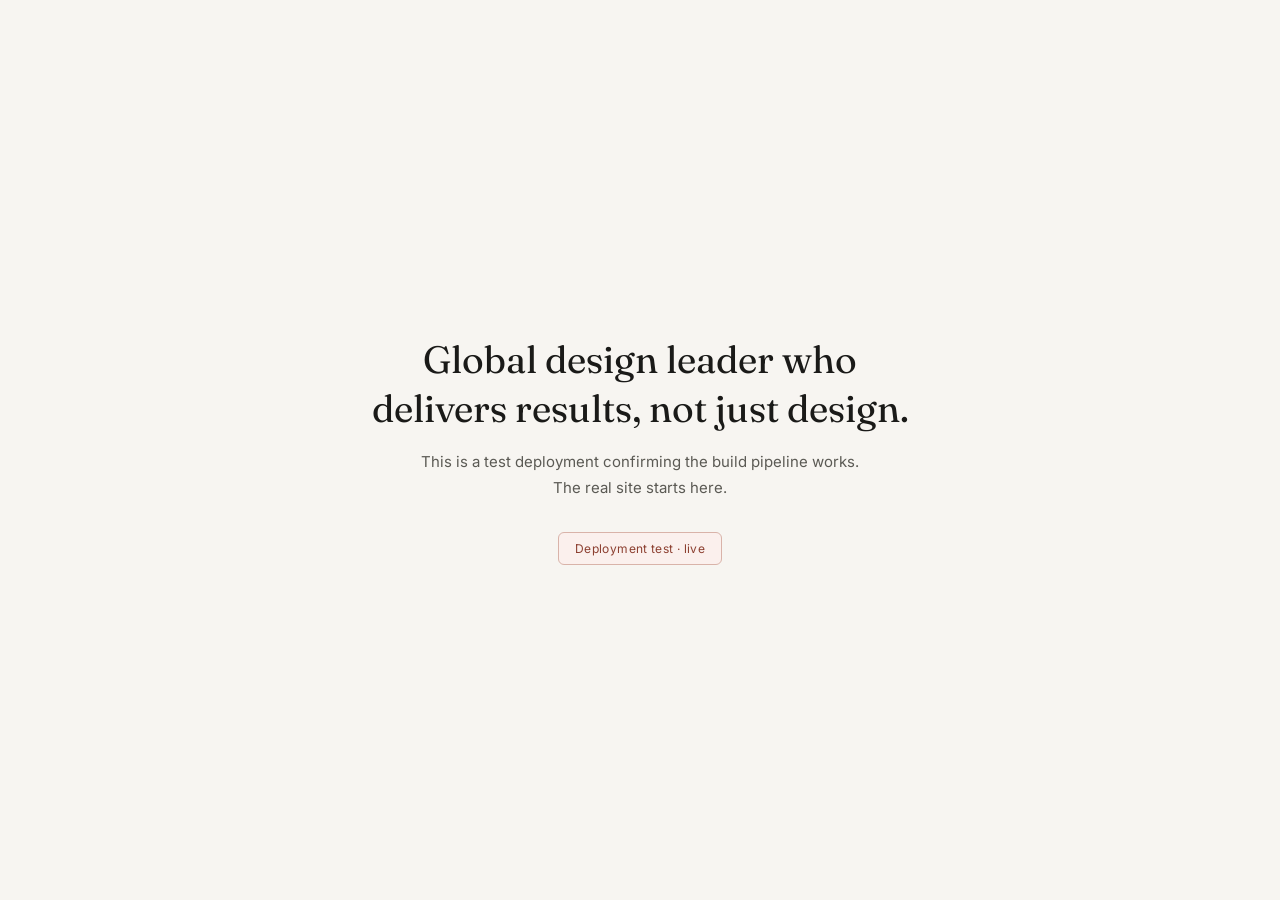
==== index.html @ 7e2abc95 "Add files via upload" ====
<!DOCTYPE html>
<html lang="en">
<head>
<meta charset="UTF-8">
<meta name="viewport" content="width=device-width, initial-scale=1.0">
<title>Becky Sherman</title>
<link rel="preconnect" href="https://fonts.googleapis.com">
<link rel="preconnect" href="https://fonts.gstatic.com" crossorigin>
<link href="https://fonts.googleapis.com/css2?family=Fraunces:opsz,wght@9..144,400&family=Inter:wght@400;500&display=swap" rel="stylesheet">
<style>
  * { margin: 0; padding: 0; box-sizing: border-box; }
  body {
    background: #F7F5F1;
    color: #1A1A18;
    font-family: 'Inter', sans-serif;
    display: flex;
    align-items: center;
    justify-content: center;
    min-height: 100vh;
    padding: 2rem;
  }
  .wrap {
    max-width: 560px;
    text-align: center;
  }
  h1 {
    font-family: 'Fraunces', serif;
    font-weight: 400;
    font-size: clamp(28px, 5vw, 38px);
    line-height: 1.3;
  }
  p {
    font-size: 15px;
    color: #5B5A54;
    line-height: 1.7;
    margin-top: 16px;
    max-width: 440px;
    margin-left: auto;
    margin-right: auto;
  }
  .status {
    display: inline-block;
    margin-top: 2rem;
    background: #FBF0ED;
    border: 0.5px solid #D9B3A9;
    color: #8C3F30;
    font-size: 12px;
    letter-spacing: 0.03em;
    padding: 8px 16px;
    border-radius: 6px;
  }
</style>
</head>
<body>
  <div class="wrap">
    <h1>Global design leader who delivers results, not just design.</h1>
    <p>This is a test deployment confirming the build pipeline works. The real site starts here.</p>
    <div class="status">Deployment test &middot; live</div>
  </div>
</body>
</html>
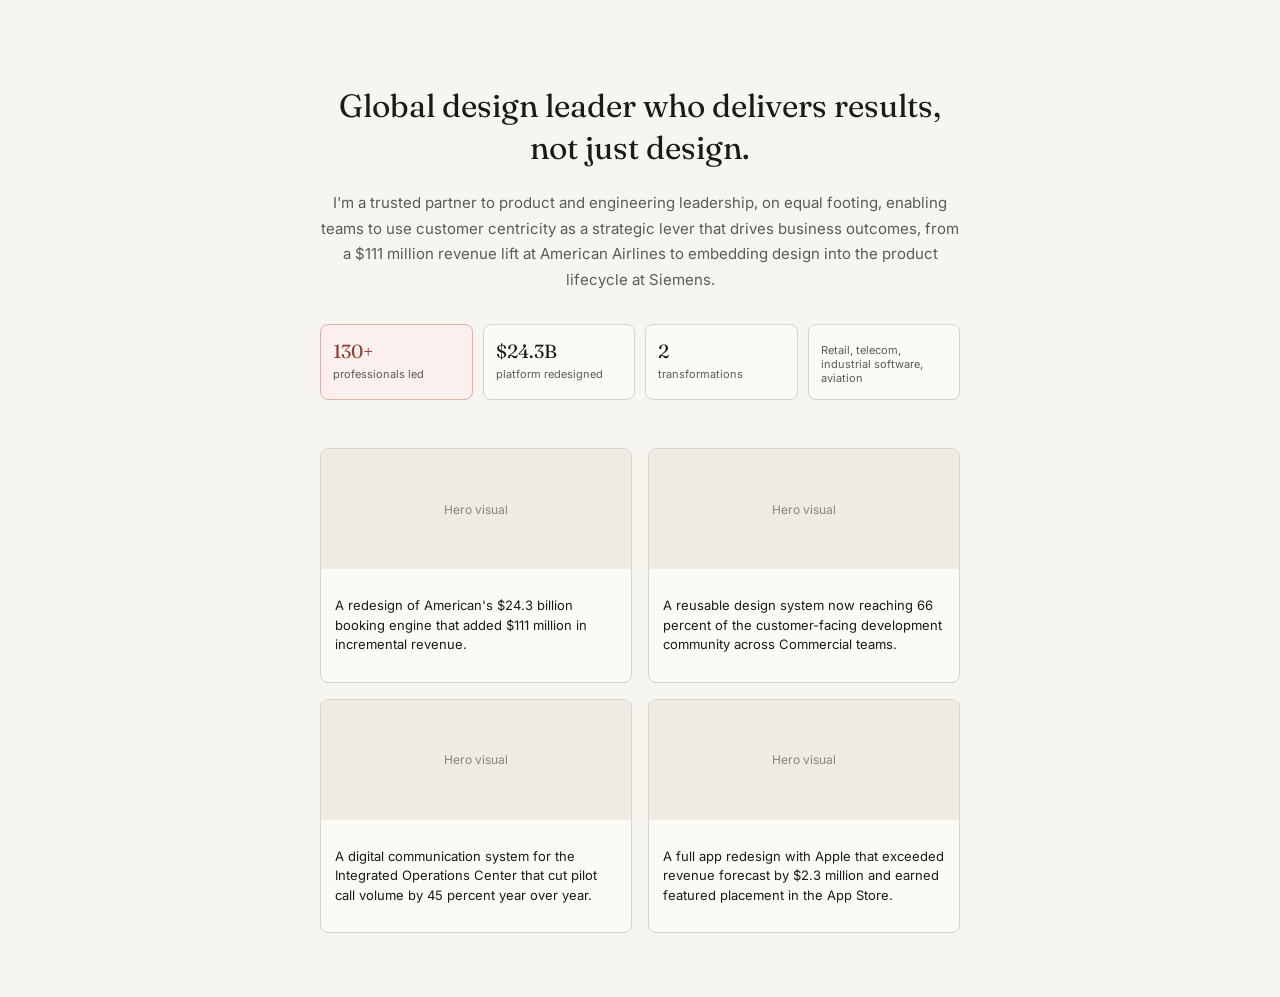
==== commit f8740581: "Add files via upload" ====
--- a/index.html
+++ b/index.html
@@ -1,61 +1,55 @@
 <!DOCTYPE html>
 <html lang="en">
 <head>
-<meta charset="UTF-8">
-<meta name="viewport" content="width=device-width, initial-scale=1.0">
-<title>Becky Sherman</title>
-<link rel="preconnect" href="https://fonts.googleapis.com">
-<link rel="preconnect" href="https://fonts.gstatic.com" crossorigin>
-<link href="https://fonts.googleapis.com/css2?family=Fraunces:opsz,wght@9..144,400&family=Inter:wght@400;500&display=swap" rel="stylesheet">
-<style>
-  * { margin: 0; padding: 0; box-sizing: border-box; }
-  body {
-    background: #F7F5F1;
-    color: #1A1A18;
-    font-family: 'Inter', sans-serif;
-    display: flex;
-    align-items: center;
-    justify-content: center;
-    min-height: 100vh;
-    padding: 2rem;
-  }
-  .wrap {
-    max-width: 560px;
-    text-align: center;
-  }
-  h1 {
-    font-family: 'Fraunces', serif;
-    font-weight: 400;
-    font-size: clamp(28px, 5vw, 38px);
-    line-height: 1.3;
-  }
-  p {
-    font-size: 15px;
-    color: #5B5A54;
-    line-height: 1.7;
-    margin-top: 16px;
-    max-width: 440px;
-    margin-left: auto;
-    margin-right: auto;
-  }
-  .status {
-    display: inline-block;
-    margin-top: 2rem;
-    background: #FBF0ED;
-    border: 0.5px solid #D9B3A9;
-    color: #8C3F30;
-    font-size: 12px;
-    letter-spacing: 0.03em;
-    padding: 8px 16px;
-    border-radius: 6px;
-  }
-</style>
+  <meta charset="UTF-8">
+  <meta name="viewport" content="width=device-width, initial-scale=1.0">
+  <title>Becky Sherman</title>
+  <link rel="stylesheet" href="style.css">
+  <link rel="preconnect" href="https://fonts.googleapis.com">
+  <link rel="preconnect" href="https://fonts.gstatic.com" crossorigin>
+  <link href="https://fonts.googleapis.com/css2?family=Fraunces:opsz,wght@9..144,400&family=Inter:wght@400;500&display=swap" rel="stylesheet">
 </head>
 <body>
-  <div class="wrap">
-    <h1>Global design leader who delivers results, not just design.</h1>
-    <p>This is a test deployment confirming the build pipeline works. The real site starts here.</p>
-    <div class="status">Deployment test &middot; live</div>
+
+  <h1>Global design leader who delivers results, not just design.</h1>
+  <p>I'm a trusted partner to product and engineering leadership, on equal footing, enabling teams to use customer centricity as a strategic lever that drives business outcomes, from a $111 million revenue lift at American Airlines to embedding design into the product lifecycle at Siemens.</p>
+
+  <div class="stats">
+    <div class="stat stat-hero">
+      <div class="stat-number">130+</div>
+      <div class="stat-label">professionals led</div>
+    </div>
+    <div class="stat">
+      <div class="stat-number">$24.3B</div>
+      <div class="stat-label">platform redesigned</div>
+    </div>
+    <div class="stat">
+      <div class="stat-number">2</div>
+      <div class="stat-label">transformations</div>
+    </div>
+    <div class="stat">
+      <div class="stat-label">Retail, telecom, industrial software, aviation</div>
+    </div>
   </div>
+
+  <section class="case-studies">
+    <a href="case-studies/booking-engine.html" class="case-card">
+      <div class="case-image">Hero visual</div>
+      <p class="case-text">A redesign of American's $24.3 billion booking engine that added $111 million in incremental revenue.</p>
+    </a>
+    <a href="case-studies/aileron.html" class="case-card">
+      <div class="case-image">Hero visual</div>
+      <p class="case-text">A reusable design system now reaching 66 percent of the customer-facing development community across Commercial teams.</p>
+    </a>
+    <a href="case-studies/ecs.html" class="case-card">
+      <div class="case-image">Hero visual</div>
+      <p class="case-text">A digital communication system for the Integrated Operations Center that cut pilot call volume by 45 percent year over year.</p>
+    </a>
+    <a href="case-studies/app-ios26.html" class="case-card">
+      <div class="case-image">Hero visual</div>
+      <p class="case-text">A full app redesign with Apple that exceeded revenue forecast by $2.3 million and earned featured placement in the App Store.</p>
+    </a>
+  </section>
+
 </body>
 </html>
--- a/style.css
+++ b/style.css
@@ -0,0 +1,93 @@
+body {
+  background-color: #F7F5F1;
+  color: #1A1A18;
+  font-family: 'Inter', sans-serif;
+  max-width: 640px;
+  margin: 0 auto;
+  padding: 4rem 2rem;
+  text-align: center;
+}
+
+h1 {
+  font-family: 'Fraunces', serif;
+  font-weight: 400;
+  font-size: 32px;
+  line-height: 1.3;
+}
+
+p {
+  color: #5B5A54;
+  font-size: 15px;
+  line-height: 1.7;
+}
+
+.stats {
+  display: grid;
+  grid-template-columns: repeat(4, 1fr);
+  gap: 10px;
+  margin-top: 2rem;
+  text-align: left;
+}
+
+.stat {
+  background-color: #FBFAF7;
+  border: 1px solid #D8D4C9;
+  border-radius: 8px;
+  padding: 14px 12px;
+}
+
+.stat-hero {
+  background-color: #FBF0ED;
+  border-color: #D9B3A9;
+}
+
+.stat-number {
+  font-family: 'Fraunces', serif;
+  font-size: 19px;
+  color: #1A1A18;
+}
+
+.stat-hero .stat-number {
+  color: #8C3F30;
+}
+
+.stat-label {
+  font-size: 11px;
+  color: #5B5A54;
+  margin-top: 4px;
+}
+
+.case-studies {
+  display: grid;
+  grid-template-columns: repeat(2, 1fr);
+  gap: 16px;
+  margin-top: 3rem;
+  text-align: left;
+}
+
+.case-card {
+  display: block;
+  text-decoration: none;
+  color: inherit;
+  background-color: #FBFAF7;
+  border: 1px solid #D8D4C9;
+  border-radius: 8px;
+  overflow: hidden;
+}
+
+.case-image {
+  background-color: #EFEBE3;
+  color: #8A8578;
+  font-size: 12px;
+  height: 120px;
+  display: flex;
+  align-items: center;
+  justify-content: center;
+}
+
+.case-text {
+  padding: 14px;
+  font-size: 13px;
+  color: #1A1A18;
+  line-height: 1.5;
+}
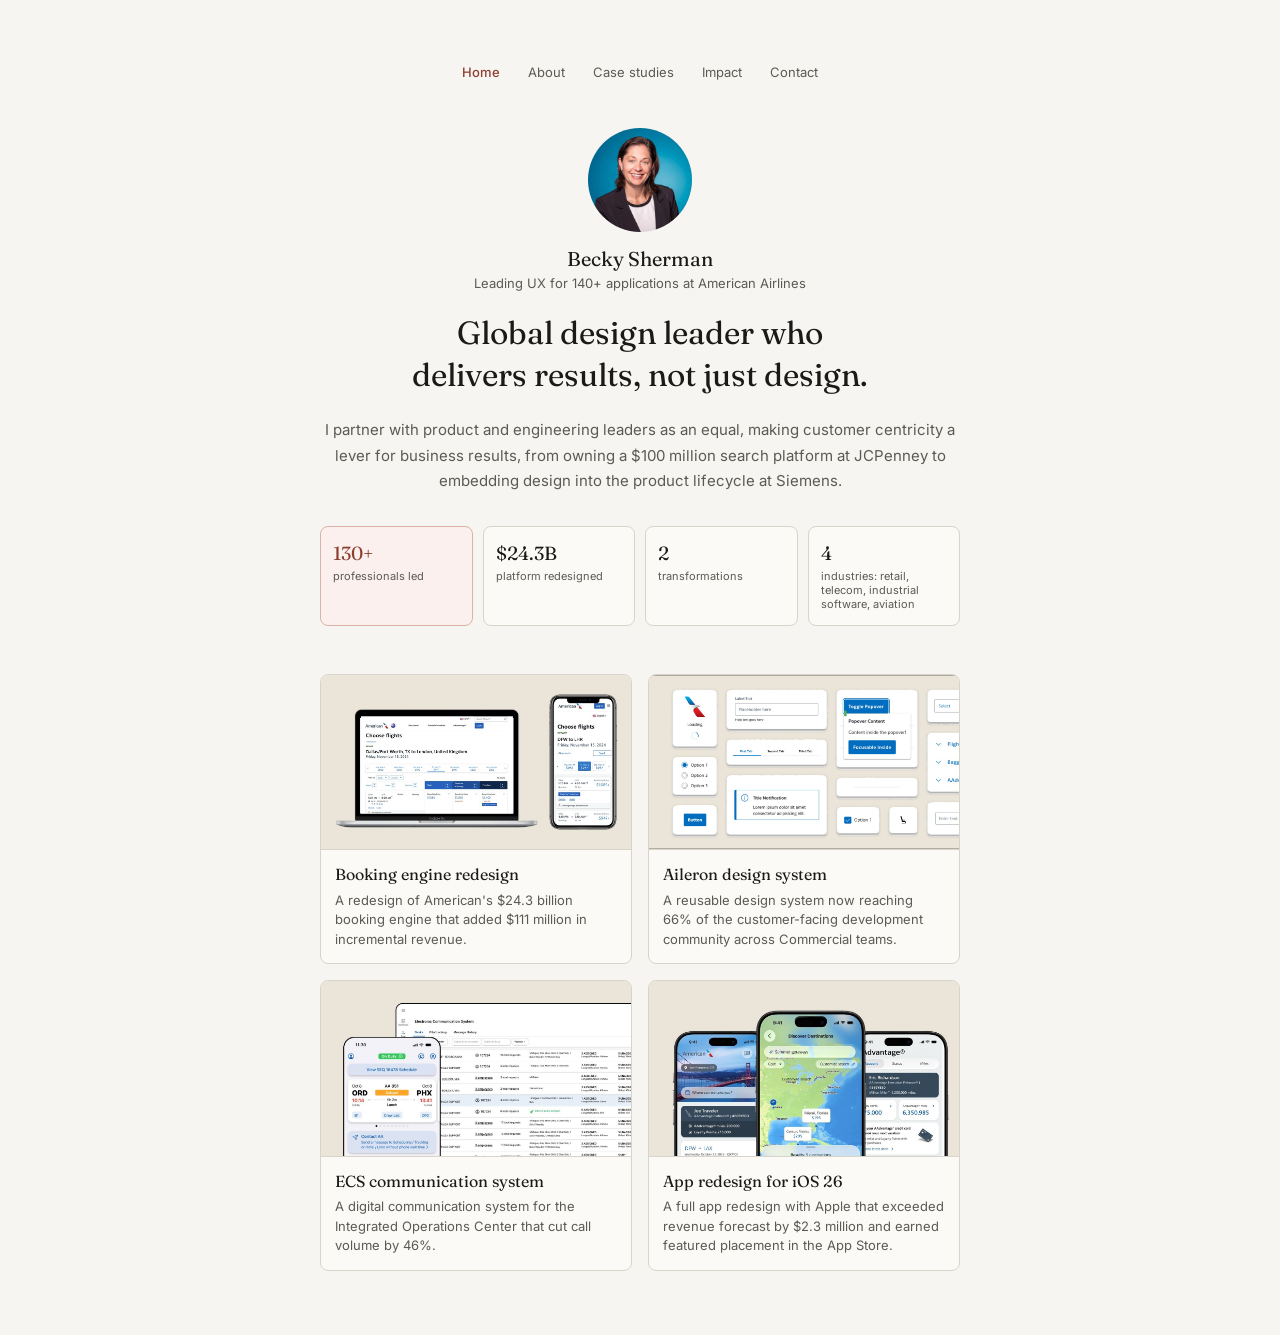
==== commit 66290596: "Publish complete site" ====
--- a/index.html
+++ b/index.html
@@ -11,8 +11,22 @@
 </head>
 <body>
 
+  <nav class="nav">
+    <a href="index.html" class="active">Home</a>
+    <a href="about.html">About</a>
+    <a href="case-studies/index.html">Case studies</a>
+    <a href="impact.html">Impact</a>
+    <a href="contact.html">Contact</a>
+  </nav>
+
+  <div class="intro">
+    <img class="intro-photo" src="images/about/becky-sherman.jpg" alt="Becky Sherman">
+    <div class="intro-name">Becky Sherman</div>
+    <div class="intro-title">Leading UX for 140+ applications at American Airlines</div>
+  </div>
+
   <h1>Global design leader who delivers results, not just design.</h1>
-  <p>I'm a trusted partner to product and engineering leadership, on equal footing, enabling teams to use customer centricity as a strategic lever that drives business outcomes, from a $111 million revenue lift at American Airlines to embedding design into the product lifecycle at Siemens.</p>
+  <p>I partner with product and engineering leaders as an equal, making customer centricity a lever for business results, from owning a $100 million search platform at JCPenney to embedding design into the product lifecycle at Siemens.</p>
 
   <div class="stats">
     <div class="stat stat-hero">
@@ -28,28 +42,34 @@
       <div class="stat-label">transformations</div>
     </div>
     <div class="stat">
-      <div class="stat-label">Retail, telecom, industrial software, aviation</div>
+      <div class="stat-number">4</div>
+      <div class="stat-label">industries: retail, telecom, industrial software, aviation</div>
     </div>
   </div>
 
-  <section class="case-studies">
+  <section class="case-studies" id="case-studies">
     <a href="case-studies/booking-engine.html" class="case-card">
-      <div class="case-image">Hero visual</div>
+      <img class="case-image" src="images/cards/card-booking-engine.jpg" alt="">
+      <div class="case-title">Booking engine redesign</div>
       <p class="case-text">A redesign of American's $24.3 billion booking engine that added $111 million in incremental revenue.</p>
     </a>
     <a href="case-studies/aileron.html" class="case-card">
-      <div class="case-image">Hero visual</div>
-      <p class="case-text">A reusable design system now reaching 66 percent of the customer-facing development community across Commercial teams.</p>
+      <img class="case-image" src="images/cards/card-aileron.jpg" alt="">
+      <div class="case-title">Aileron design system</div>
+      <p class="case-text">A reusable design system now reaching 66% of the customer-facing development community across Commercial teams.</p>
     </a>
     <a href="case-studies/ecs.html" class="case-card">
-      <div class="case-image">Hero visual</div>
-      <p class="case-text">A digital communication system for the Integrated Operations Center that cut pilot call volume by 45 percent year over year.</p>
+      <img class="case-image" src="images/cards/card-ecs.jpg" alt="">
+      <div class="case-title">ECS communication system</div>
+      <p class="case-text">A digital communication system for the Integrated Operations Center that cut call volume by 46%.</p>
     </a>
     <a href="case-studies/app-ios26.html" class="case-card">
-      <div class="case-image">Hero visual</div>
+      <img class="case-image" src="images/cards/card-app-ios26.jpg" alt="">
+      <div class="case-title">App redesign for iOS 26</div>
       <p class="case-text">A full app redesign with Apple that exceeded revenue forecast by $2.3 million and earned featured placement in the App Store.</p>
     </a>
   </section>
 
+
 </body>
 </html>
--- a/style.css
+++ b/style.css
@@ -13,12 +13,43 @@
   font-weight: 400;
   font-size: 32px;
   line-height: 1.3;
+  text-wrap: balance;
 }
 
 p {
   color: #5B5A54;
   font-size: 15px;
   line-height: 1.7;
+}
+
+.intro {
+  margin-bottom: 1.25rem;
+}
+
+.intro-photo {
+  display: block;
+  width: 104px;
+  height: 104px;
+  border-radius: 50%;
+  margin: 0 auto 14px;
+}
+
+.about-photo {
+  width: 144px;
+  height: 144px;
+  margin-bottom: 2rem;
+}
+
+.intro-name {
+  font-family: 'Fraunces', serif;
+  font-size: 20px;
+  color: #1A1A18;
+}
+
+.intro-title {
+  font-size: 13px;
+  color: #5B5A54;
+  margin-top: 4px;
 }
 
 .stats {
@@ -58,6 +89,7 @@
 }
 
 .case-studies {
+  scroll-margin-top: 2rem;
   display: grid;
   grid-template-columns: repeat(2, 1fr);
   gap: 16px;
@@ -75,19 +107,729 @@
   overflow: hidden;
 }
 
+.case-card:hover {
+  border-color: #B8B3A6;
+}
+
+.case-card:focus-visible {
+  outline: 2px solid #8C3F30;
+  outline-offset: 2px;
+}
+
+/* Card images are decorative (the title and one-liner carry the meaning), so alt text stays empty. */
 .case-image {
+  display: block;
+  width: 100%;
+  aspect-ratio: 16 / 9;
+  object-fit: cover;
+  background-color: #EAE4D9;
+  border-bottom: 1px solid #D8D4C9;
+}
+
+.case-title {
+  font-family: 'Fraunces', serif;
+  font-size: 16px;
+  line-height: 1.3;
+  color: #1A1A18;
+  padding: 14px 14px 0;
+}
+
+.case-text {
+  padding: 6px 14px 14px;
+  margin: 0;
+  font-size: 13px;
+  color: #5B5A54;
+  line-height: 1.5;
+}
+
+.bio {
+  text-align: left;
+  margin-top: 1.5rem;
+}
+
+.background-line {
+  text-align: left;
+  margin-top: 1.5rem;
+  font-size: 13px;
+  font-style: italic;
+  color: #8A8578;
+}
+
+.nav {
+  display: flex;
+  justify-content: center;
+  gap: 28px;
+  margin-bottom: 3rem;
+  font-size: 13px;
+}
+
+.nav a {
+  color: #5B5A54;
+  text-decoration: none;
+}
+
+.nav a:hover {
+  color: #1A1A18;
+}
+
+.nav a.active {
+  color: #8C3F30;
+  font-weight: 500;
+}
+
+.contact-cards {
+  display: grid;
+  grid-template-columns: repeat(3, minmax(0, 1fr));
+  gap: 16px;
+  margin: 2.5rem 0 3.5rem;
+}
+
+.contact-card {
+  display: flex;
+  flex-direction: column;
+  gap: 6px;
+  text-decoration: none;
+  color: inherit;
+  text-align: left;
+  background-color: #FBFAF7;
+  border: 1px solid #D8D4C9;
+  border-radius: 8px;
+  padding: 18px 18px 20px;
+}
+
+.contact-card:hover {
+  border-color: #B8B3A6;
+}
+
+.contact-card:focus-visible {
+  outline: 2px solid #8C3F30;
+  outline-offset: 2px;
+}
+
+.cc-badge {
+  display: block;
+  width: 56px;
+  height: 56px;
+  margin-bottom: 4px;
+}
+
+.cc-label {
+  font-size: 11px;
+  letter-spacing: 0.05em;
+  text-transform: uppercase;
+  color: #8C4448;
+  font-weight: 500;
+}
+
+.cc-main {
+  font-family: 'Fraunces', serif;
+  font-size: 15px;
+  color: #1A1A18;
+  overflow-wrap: anywhere;
+}
+
+.cc-sub {
+  font-size: 13px;
+  color: #5B5A54;
+  line-height: 1.5;
+}
+
+.looking {
+  display: grid;
+  grid-template-columns: repeat(3, minmax(0, 1fr));
+  gap: 16px;
+  text-align: left;
+  margin-top: 12px;
+}
+
+.look-item {
+  border-top: 2px solid #EAE4D9;
+  padding-top: 12px;
+}
+
+.look-head {
+  font-family: 'Fraunces', serif;
+  font-size: 16px;
+  color: #1A1A18;
+  margin-bottom: 6px;
+}
+
+.look-item p {
+  font-size: 14px;
+  color: #5B5A54;
+  line-height: 1.55;
+  margin: 0;
+}
+
+.roles-line {
+  font-size: 13px;
+  color: #5B5A54;
+  text-align: left;
+  margin-top: 1.5rem;
+}
+
+/* Cards stack a little earlier than the rest of the site so the email address never breaks mid-word. */
+@media (max-width: 780px) {
+  .contact-cards {
+    grid-template-columns: 1fr;
+  }
+}
+
+@media (max-width: 700px) {
+  .looking {
+    grid-template-columns: 1fr;
+  }
+}
+
+.case-label {
+  text-align: center;
+  font-size: 11px;
+  letter-spacing: 0.05em;
+  color: #8C4448;
+  font-weight: 500;
+  text-transform: uppercase;
+}
+
+.case-headline {
+  text-align: center;
+  max-width: 700px;
+  margin: 8px auto 2rem;
+}
+
+.section-label {
+  text-align: left;
+  font-size: 12px;
+  text-transform: uppercase;
+  letter-spacing: 0.04em;
+  color: #5B5A54;
+  margin-top: 2rem;
+  margin-bottom: 10px;
+}
+
+.objectives {
+  display: grid;
+  grid-template-columns: repeat(3, 1fr);
+  gap: 10px;
+  text-align: left;
+  font-size: 13px;
+}
+
+.process-images {
+  display: grid;
+  grid-template-columns: repeat(3, 1fr);
+  gap: 10px;
+  margin-top: 1rem;
+}
+
+.process-images img {
+  width: 100%;
+  height: 145px;
+  object-fit: cover;
+  object-position: top left;
+  border-radius: 6px;
+}
+
+.additional-outcomes {
+  text-align: left;
+  font-size: 14px;
+  color: #3A3A36;
+  line-height: 1.7;
+  margin-top: 1.5rem;
+  padding-left: 1.2rem;
+}
+
+.attribution {
+  text-align: left;
+  font-size: 11px;
+  color: #9B9A94;
+  margin-top: 2rem;
+  border-top: 1px solid #E3DFD5;
+  padding-top: 14px;
+}
+
+.case-hero-images {
+  display: flex;
+  gap: 20px;
+  align-items: flex-end;
+  justify-content: center;
+  box-sizing: border-box;
+  background-color: #FFFFFF;
+  padding: 24px 20px;
+  border: 1px solid #D8D4C9;
+  border-radius: 8px;
+  margin-bottom: 2.5rem;
+}
+
+.hero-laptop {
+  width: 65%;
+  display: block;
+}
+
+.hero-mobile-img {
+  width: 22%;
+  display: block;
+}
+
+.img-placeholder {
   background-color: #EFEBE3;
+  border: 1px dashed #B8B3A6;
+  border-radius: 8px;
   color: #8A8578;
   font-size: 12px;
-  height: 120px;
   display: flex;
   align-items: center;
   justify-content: center;
-}
-
-.case-text {
-  padding: 14px;
+  text-align: center;
+  padding: 8px;
+}
+
+.hero-placeholder {
+  width: 100%;
+  height: 260px;
+  margin-bottom: 2.5rem;
+}
+
+.process-images .img-placeholder {
+  height: 180px;
+}
+
+.process-images-4 {
+  grid-template-columns: repeat(4, 1fr);
+}
+
+.stats-3 {
+  grid-template-columns: repeat(3, 1fr);
+}
+
+.stat-wide {
+  grid-column: 1 / -1;
+}
+
+.nav.has-sub {
+  margin-bottom: 14px;
+}
+
+/* Sub row sits in a warm stone tray, with a small pointer aimed up at "Case studies"
+   so it reads as part of that menu item. A short script on each case study page sets
+   --pointer-x to the center of "Case studies". Without the script, the pointer sits
+   in the middle of the tray. */
+.sub-nav {
+  position: relative;
+  display: flex;
+  justify-content: center;
+  flex-wrap: wrap;
+  gap: 6px 22px;
+  width: fit-content;
+  max-width: 100%;
+  box-sizing: border-box;
+  margin: 0 auto 3rem;
+  padding: 8px 20px;
+  background-color: #ECE6DB;
+  border-radius: 16px;
+  font-size: 12px;
+}
+
+.sub-nav::before {
+  content: "";
+  position: absolute;
+  top: -7px;
+  left: calc(var(--pointer-x, 50%) - 7px);
+  border-left: 7px solid transparent;
+  border-right: 7px solid transparent;
+  border-bottom: 7px solid #ECE6DB;
+}
+
+.sub-nav a {
+  color: #5B5A54;
+  text-decoration: none;
+}
+
+.sub-nav a:hover {
+  color: #1A1A18;
+}
+
+.sub-nav a[aria-current="page"] {
+  color: #8C3F30;
+  font-weight: 500;
+}
+
+.more-work {
+  display: grid;
+  grid-template-columns: repeat(3, 1fr);
+  gap: 10px;
+  text-align: left;
+}
+
+.more-card {
+  display: block;
+  text-decoration: none;
+  color: inherit;
+  background-color: #FBFAF7;
+  border: 1px solid #D8D4C9;
+  border-radius: 8px;
+  overflow: hidden;
+}
+
+.more-card:hover {
+  border-color: #B8B3A6;
+}
+
+.more-card:focus-visible {
+  outline: 2px solid #8C3F30;
+  outline-offset: 2px;
+}
+
+/* Same images as the home page cards. Decorative, so alt text stays empty. */
+.more-image {
+  display: block;
+  width: 100%;
+  aspect-ratio: 16 / 9;
+  object-fit: cover;
+  background-color: #EAE4D9;
+  border-bottom: 1px solid #D8D4C9;
+}
+
+.more-title {
+  font-family: 'Fraunces', serif;
+  font-size: 15px;
+  line-height: 1.3;
+  color: #1A1A18;
+  padding: 12px 12px 0;
+}
+
+.more-text {
+  font-size: 12px;
+  line-height: 1.5;
+  color: #5B5A54;
+  padding: 4px 12px 14px;
+}
+
+.stat-text {
+  font-family: 'Fraunces', serif;
+  font-size: 15px;
+  font-weight: 400;
+  color: #1A1A18;
+  line-height: 1.3;
+}
+
+.bar-chart {
+  display: flex;
+  align-items: flex-end;
+  justify-content: center;
+  gap: 24px;
+  margin-top: 1.5rem;
+  padding-top: 1rem;
+  min-height: 270px;
+}
+
+.bar-col {
+  display: flex;
+  flex-direction: column;
+  align-items: center;
+  width: 80px;
+}
+
+.bar-value {
+  font-family: 'Fraunces', serif;
+  font-size: 14px;
+  color: #1A1A18;
+  margin-bottom: 6px;
+}
+
+.bar {
+  width: 48px;
+  border-radius: 4px 4px 0 0;
+}
+
+/* Every label reserves two lines, so bars with one-line and two-line labels share the same baseline. */
+.bar-label {
+  font-size: 11px;
+  line-height: 1.3;
+  min-height: 2.6em;
+  color: #5B5A54;
+  margin-top: 8px;
+  text-align: center;
+}
+
+.chart-note {
+  text-align: center;
+  font-size: 12px;
+  font-style: italic;
+  color: #8A8578;
+  margin-top: 1rem;
+}
+
+.stats-2 {
+  grid-template-columns: repeat(2, 1fr);
+}
+
+.additional-note {
+  text-align: left;
+  font-size: 14px;
+  color: #3A3A36;
+  line-height: 1.7;
+  margin-top: 1.5rem;
+}
+
+.chart-note-left {
+  text-align: left;
+}
+
+.highlight-cards {
+  display: grid;
+  grid-template-columns: repeat(2, 1fr);
+  gap: 14px;
+  margin-top: 1.5rem;
+}
+
+.highlight-card {
+  background-color: #FBFAF7;
+  border: 1px solid #D8D4C9;
+  border-radius: 8px;
+  padding: 18px 16px;
+  text-align: left;
+}
+
+.highlight-card p {
   font-size: 13px;
-  color: #1A1A18;
-  line-height: 1.5;
-}
+  color: #3A3A36;
+  line-height: 1.6;
+}
+
+.charts-row {
+  display: flex;
+  gap: 2.5rem;
+  align-items: flex-start;
+  margin-top: 1.5rem;
+}
+
+.chart-col {
+  flex: 1;
+}
+
+.chart-divider {
+  width: 1px;
+  background-color: #B8B3A6;
+  align-self: stretch;
+}
+
+.label-accent {
+  height: 3px;
+  width: 40px;
+  border-radius: 2px;
+  margin-bottom: 14px;
+}
+
+.accent-terracotta {
+  background-color: #8C3F30;
+}
+
+.highlight-illustration {
+  width: 76px;
+  height: 76px;
+  margin-bottom: 12px;
+}
+
+.highlight-card-wide {
+  grid-column: 1 / -1;
+  display: flex;
+  flex-direction: row;
+  align-items: center;
+  gap: 24px;
+}
+
+.highlight-card-wide .highlight-illustration {
+  margin-bottom: 0;
+  flex-shrink: 0;
+}
+
+.wide-page {
+  max-width: 900px;
+}
+
+.intro-text {
+  text-wrap: balance;
+}
+
+.hero-image {
+  width: 100%;
+  display: block;
+  box-sizing: border-box;
+  background-color: #FFFFFF;
+  padding: 12px;
+  border: 1px solid #D8D4C9;
+  border-radius: 8px;
+  margin-bottom: 2.5rem;
+}
+
+.process-grid {
+  display: grid;
+  grid-template-columns: repeat(3, 1fr);
+  gap: 16px 10px;
+  margin-top: 1rem;
+  text-align: left;
+}
+
+.process-grid figure {
+  margin: 0;
+}
+
+.process-grid img {
+  width: 100%;
+  display: block;
+  border-radius: 6px;
+}
+
+.process-grid figcaption {
+  font-size: 12px;
+  color: #5B5A54;
+  line-height: 1.4;
+  margin-top: 6px;
+}
+
+.process-grid-2 {
+  grid-template-columns: repeat(2, 1fr);
+}
+
+.process-grid-2 img {
+  aspect-ratio: 16 / 9;
+  object-fit: cover;
+  object-position: left center;
+}
+
+/* Wide tiles (about 2.3:1), used on the Aileron page. Overrides the 16:9 crop so nothing is cut off the sides. */
+.process-grid-wide img {
+  aspect-ratio: 23 / 10;
+  object-fit: cover;
+  object-position: center;
+}
+
+/* Single centered tile, used when one image has a different shape than the rest of its row (the Apple event photo on the App/iOS 26 page). */
+.process-grid-solo {
+  grid-template-columns: minmax(0, 55%);
+  justify-content: center;
+}
+
+.chart-figure {
+  margin: 1.5rem 0 0;
+}
+
+.chart-figure img {
+  width: 100%;
+  display: block;
+  background-color: #FFFFFF;
+  border: 1px solid #D8D4C9;
+  border-radius: 8px;
+}
+
+/* ===== Responsive: phones and narrow tablets ===== */
+@media (max-width: 700px) {
+  body {
+    padding: 2.5rem 1.25rem;
+  }
+
+  h1 {
+    font-size: 26px;
+  }
+
+  .case-headline {
+    font-size: 22px;
+  }
+
+  .nav {
+    gap: 16px;
+    flex-wrap: wrap;
+  }
+
+  .stats {
+    grid-template-columns: repeat(2, 1fr);
+  }
+
+  .stats-3,
+  .stats-2 {
+    grid-template-columns: 1fr;
+  }
+
+  .case-studies {
+    grid-template-columns: 1fr;
+  }
+
+  .objectives {
+    grid-template-columns: 1fr;
+  }
+
+  .more-work {
+    grid-template-columns: 1fr;
+  }
+
+  .process-images {
+    grid-template-columns: 1fr;
+  }
+
+  .process-images-4 {
+    grid-template-columns: repeat(2, 1fr);
+  }
+
+  .process-grid {
+    grid-template-columns: repeat(2, 1fr);
+  }
+
+  .process-grid-3 figure:last-child {
+    grid-column: 1 / -1;
+  }
+
+  .process-grid-solo {
+    grid-template-columns: minmax(0, 100%);
+  }
+
+  .highlight-cards {
+    grid-template-columns: 1fr;
+  }
+
+  .highlight-card-wide {
+    flex-direction: column;
+    align-items: flex-start;
+  }
+
+  .charts-row {
+    flex-direction: column;
+    gap: 2rem;
+  }
+
+  .chart-divider {
+    display: none;
+  }
+
+  /* Impact page: bar charts shrink to fit the phone screen instead of scrolling sideways. */
+  .chart-col {
+    min-width: 0;
+    width: 100%;
+  }
+
+  .bar-chart {
+    gap: 8px;
+  }
+
+  .bar-col {
+    width: auto;
+    flex: 1 1 0;
+    min-width: 0;
+  }
+
+  .bar {
+    width: 100%;
+    max-width: 44px;
+  }
+
+
+  .wide-page {
+    max-width: 640px;
+  }
+}
+
+/* Smallest phones: the longest label wraps to three lines, so reserve three. */
+@media (max-width: 380px) {
+  .bar-label {
+    min-height: 3.9em;
+  }
+}
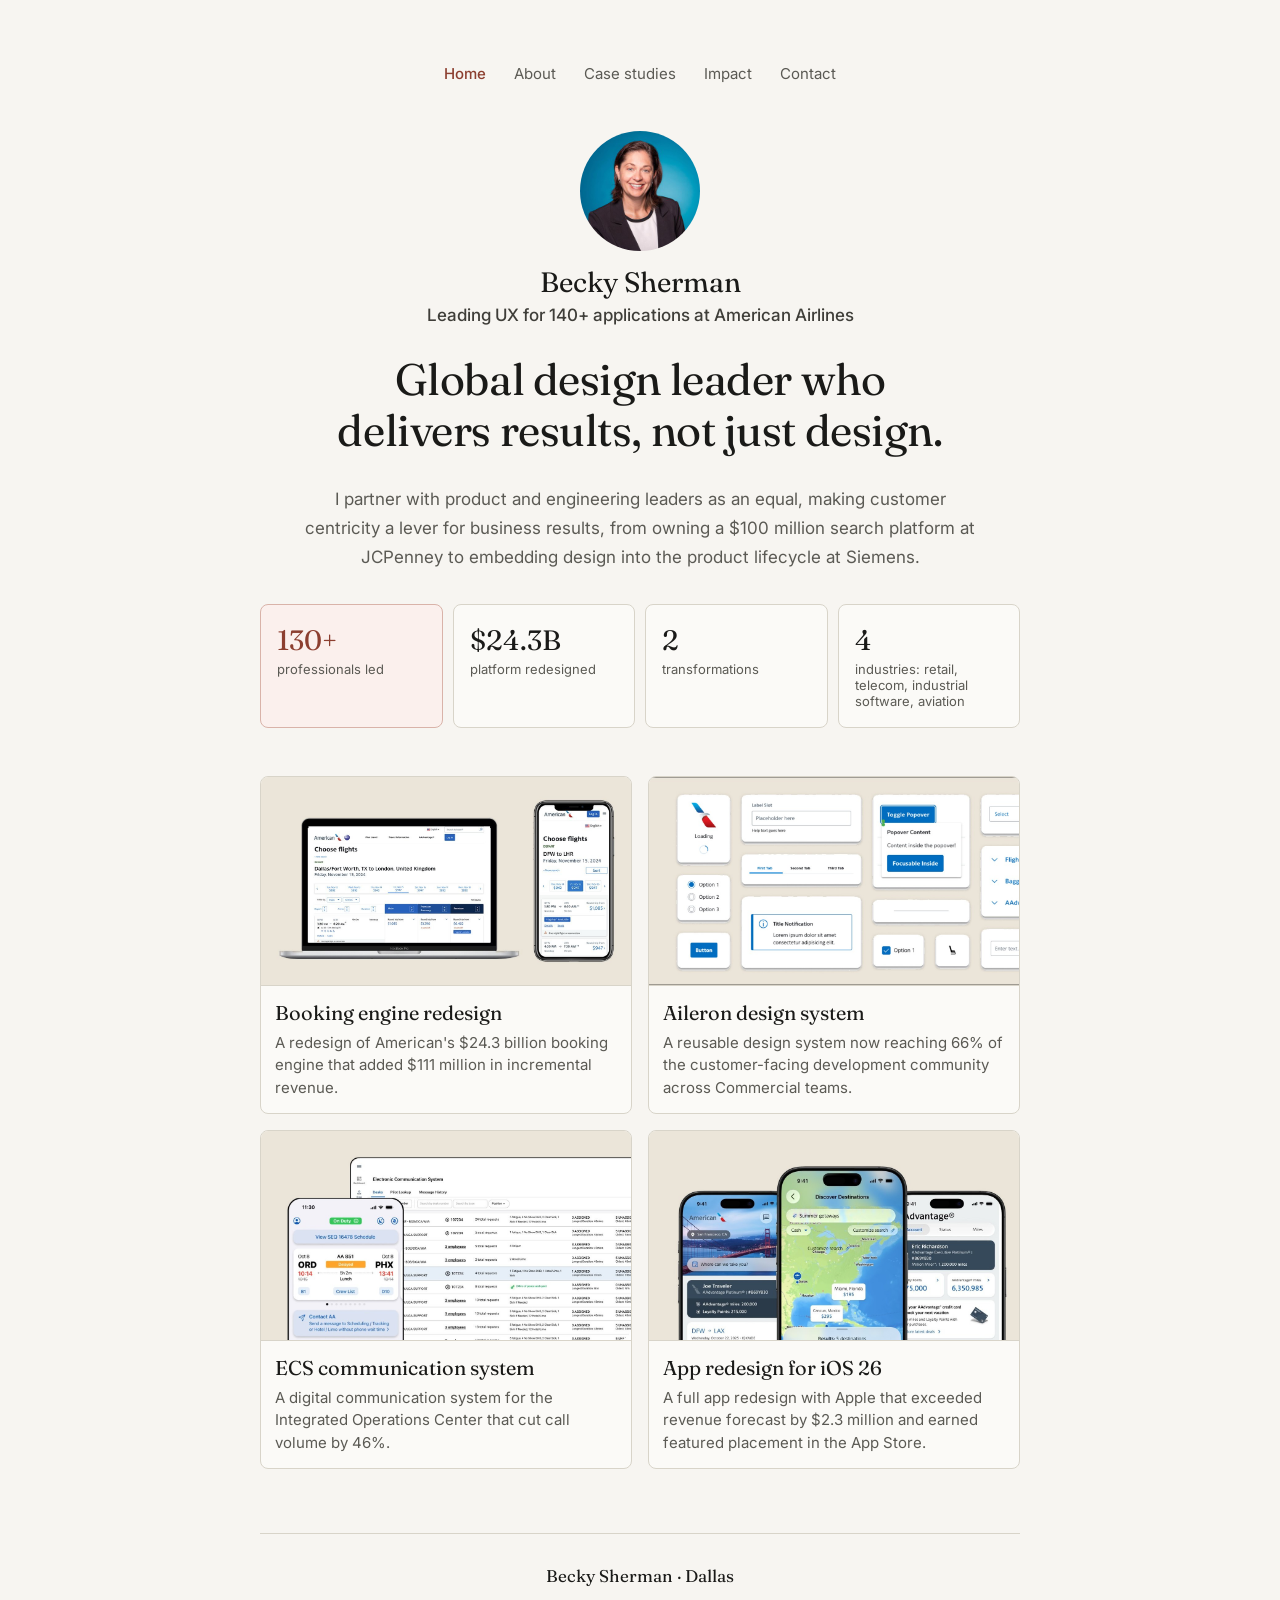
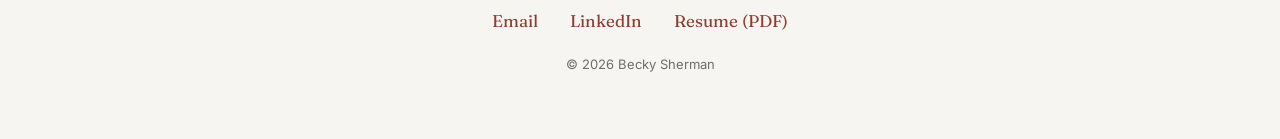
==== commit 1fbe4c3d: "Add footer, type scale, accessibility and copy fixes" ====
--- a/index.html
+++ b/index.html
@@ -4,6 +4,17 @@
   <meta charset="UTF-8">
   <meta name="viewport" content="width=device-width, initial-scale=1.0">
   <title>Becky Sherman</title>
+  <meta name="description" content="Becky Sherman is a global design leader who delivers results, not just design. Leading UX for 140+ applications at American Airlines.">
+  <meta property="og:type" content="website">
+  <meta property="og:site_name" content="Becky Sherman">
+  <meta property="og:title" content="Becky Sherman">
+  <meta property="og:description" content="Becky Sherman is a global design leader who delivers results, not just design. Leading UX for 140+ applications at American Airlines.">
+  <meta property="og:image" content="https://becky-portfolio-gamma.vercel.app/og-image.jpg">
+  <meta property="og:image:alt" content="Becky Sherman, global design leader who delivers results, not just design.">
+  <meta name="twitter:card" content="summary_large_image">
+  <link rel="icon" href="favicon.ico" sizes="any">
+  <link rel="icon" type="image/png" sizes="32x32" href="favicon-32.png">
+  <link rel="apple-touch-icon" href="apple-touch-icon.png">
   <link rel="stylesheet" href="style.css">
   <link rel="preconnect" href="https://fonts.googleapis.com">
   <link rel="preconnect" href="https://fonts.gstatic.com" crossorigin>
@@ -11,13 +22,17 @@
 </head>
 <body>
 
-  <nav class="nav">
-    <a href="index.html" class="active">Home</a>
+  <a class="skip-link" href="#main">Skip to main content</a>
+
+  <nav class="nav" aria-label="Main">
+    <a href="index.html" class="active" aria-current="page">Home</a>
     <a href="about.html">About</a>
     <a href="case-studies/index.html">Case studies</a>
     <a href="impact.html">Impact</a>
     <a href="contact.html">Contact</a>
   </nav>
+
+  <main id="main" tabindex="-1">
 
   <div class="intro">
     <img class="intro-photo" src="images/about/becky-sherman.jpg" alt="Becky Sherman">
@@ -49,27 +64,37 @@
 
   <section class="case-studies" id="case-studies">
     <a href="case-studies/booking-engine.html" class="case-card">
-      <img class="case-image" src="images/cards/card-booking-engine.jpg" alt="">
-      <div class="case-title">Booking engine redesign</div>
+      <img class="case-image" src="images/cards/card-booking-engine.jpg" alt="" loading="lazy" decoding="async">
+      <h2 class="case-title">Booking engine redesign</h2>
       <p class="case-text">A redesign of American's $24.3 billion booking engine that added $111 million in incremental revenue.</p>
     </a>
     <a href="case-studies/aileron.html" class="case-card">
-      <img class="case-image" src="images/cards/card-aileron.jpg" alt="">
-      <div class="case-title">Aileron design system</div>
+      <img class="case-image" src="images/cards/card-aileron.jpg" alt="" loading="lazy" decoding="async">
+      <h2 class="case-title">Aileron design system</h2>
       <p class="case-text">A reusable design system now reaching 66% of the customer-facing development community across Commercial teams.</p>
     </a>
     <a href="case-studies/ecs.html" class="case-card">
-      <img class="case-image" src="images/cards/card-ecs.jpg" alt="">
-      <div class="case-title">ECS communication system</div>
+      <img class="case-image" src="images/cards/card-ecs.jpg" alt="" loading="lazy" decoding="async">
+      <h2 class="case-title">ECS communication system</h2>
       <p class="case-text">A digital communication system for the Integrated Operations Center that cut call volume by 46%.</p>
     </a>
     <a href="case-studies/app-ios26.html" class="case-card">
-      <img class="case-image" src="images/cards/card-app-ios26.jpg" alt="">
-      <div class="case-title">App redesign for iOS 26</div>
+      <img class="case-image" src="images/cards/card-app-ios26.jpg" alt="" loading="lazy" decoding="async">
+      <h2 class="case-title">App redesign for iOS 26</h2>
       <p class="case-text">A full app redesign with Apple that exceeded revenue forecast by $2.3 million and earned featured placement in the App Store.</p>
     </a>
   </section>
+  </main>
 
+  <footer class="site-footer">
+    <p class="footer-name">Becky Sherman <span aria-hidden="true">&middot;</span> Dallas</p>
+    <ul class="footer-links">
+      <li><a href="mailto:bsherma@hotmail.com">Email</a></li>
+      <li><a href="https://www.linkedin.com/in/beckysherman/" target="_blank" rel="noopener">LinkedIn<span class="sr-only"> (opens in a new tab)</span></a></li>
+      <li><a href="resume.pdf">Resume (PDF)</a></li>
+    </ul>
+    <p class="footer-copy">&copy; 2026 Becky Sherman</p>
+  </footer>
 
 </body>
 </html>
--- a/style.css
+++ b/style.css
@@ -2,23 +2,24 @@
   background-color: #F7F5F1;
   color: #1A1A18;
   font-family: 'Inter', sans-serif;
-  max-width: 640px;
+  max-width: 760px;
   margin: 0 auto;
   padding: 4rem 2rem;
   text-align: center;
 }
 
 h1 {
+  letter-spacing: -0.01em;
   font-family: 'Fraunces', serif;
   font-weight: 400;
-  font-size: 32px;
-  line-height: 1.3;
+  font-size: 44px;
+  line-height: 1.15;
   text-wrap: balance;
 }
 
 p {
   color: #5B5A54;
-  font-size: 15px;
+  font-size: 17px;
   line-height: 1.7;
 }
 
@@ -28,8 +29,8 @@
 
 .intro-photo {
   display: block;
-  width: 104px;
-  height: 104px;
+  width: 120px;
+  height: 120px;
   border-radius: 50%;
   margin: 0 auto 14px;
 }
@@ -42,14 +43,15 @@
 
 .intro-name {
   font-family: 'Fraunces', serif;
-  font-size: 20px;
+  font-size: 28px;
   color: #1A1A18;
 }
 
 .intro-title {
-  font-size: 13px;
-  color: #5B5A54;
-  margin-top: 4px;
+  font-weight: 500;
+  font-size: 17px;
+  color: #3F3E39;
+  margin-top: 6px;
 }
 
 .stats {
@@ -64,7 +66,7 @@
   background-color: #FBFAF7;
   border: 1px solid #D8D4C9;
   border-radius: 8px;
-  padding: 14px 12px;
+  padding: 18px 16px;
 }
 
 .stat-hero {
@@ -74,7 +76,7 @@
 
 .stat-number {
   font-family: 'Fraunces', serif;
-  font-size: 19px;
+  font-size: 28px;
   color: #1A1A18;
 }
 
@@ -83,7 +85,7 @@
 }
 
 .stat-label {
-  font-size: 11px;
+  font-size: 13px;
   color: #5B5A54;
   margin-top: 4px;
 }
@@ -128,7 +130,7 @@
 
 .case-title {
   font-family: 'Fraunces', serif;
-  font-size: 16px;
+  font-size: 20px;
   line-height: 1.3;
   color: #1A1A18;
   padding: 14px 14px 0;
@@ -137,22 +139,24 @@
 .case-text {
   padding: 6px 14px 14px;
   margin: 0;
-  font-size: 13px;
+  font-size: 15px;
   color: #5B5A54;
   line-height: 1.5;
 }
 
 .bio {
+  max-width: 680px;
   text-align: left;
   margin-top: 1.5rem;
 }
 
 .background-line {
+  max-width: 680px;
   text-align: left;
   margin-top: 1.5rem;
-  font-size: 13px;
+  font-size: 15px;
   font-style: italic;
-  color: #8A8578;
+  color: #6F6E67;
 }
 
 .nav {
@@ -160,7 +164,7 @@
   justify-content: center;
   gap: 28px;
   margin-bottom: 3rem;
-  font-size: 13px;
+  font-size: 15px;
 }
 
 .nav a {
@@ -214,7 +218,7 @@
 }
 
 .cc-label {
-  font-size: 11px;
+  font-size: 13px;
   letter-spacing: 0.05em;
   text-transform: uppercase;
   color: #8C4448;
@@ -223,13 +227,13 @@
 
 .cc-main {
   font-family: 'Fraunces', serif;
-  font-size: 15px;
+  font-size: 17px;
   color: #1A1A18;
   overflow-wrap: anywhere;
 }
 
 .cc-sub {
-  font-size: 13px;
+  font-size: 15px;
   color: #5B5A54;
   line-height: 1.5;
 }
@@ -249,20 +253,20 @@
 
 .look-head {
   font-family: 'Fraunces', serif;
-  font-size: 16px;
+  font-size: 20px;
   color: #1A1A18;
   margin-bottom: 6px;
 }
 
 .look-item p {
-  font-size: 14px;
+  font-size: 15px;
   color: #5B5A54;
   line-height: 1.55;
   margin: 0;
 }
 
 .roles-line {
-  font-size: 13px;
+  font-size: 15px;
   color: #5B5A54;
   text-align: left;
   margin-top: 1.5rem;
@@ -283,7 +287,7 @@
 
 .case-label {
   text-align: center;
-  font-size: 11px;
+  font-size: 13px;
   letter-spacing: 0.05em;
   color: #8C4448;
   font-weight: 500;
@@ -291,14 +295,16 @@
 }
 
 .case-headline {
+  font-size: 36px;
+  line-height: 1.2;
   text-align: center;
-  max-width: 700px;
+  max-width: 760px;
   margin: 8px auto 2rem;
 }
 
 .section-label {
   text-align: left;
-  font-size: 12px;
+  font-size: 13px;
   text-transform: uppercase;
   letter-spacing: 0.04em;
   color: #5B5A54;
@@ -311,7 +317,7 @@
   grid-template-columns: repeat(3, 1fr);
   gap: 10px;
   text-align: left;
-  font-size: 13px;
+  font-size: 15px;
 }
 
 .process-images {
@@ -331,7 +337,7 @@
 
 .additional-outcomes {
   text-align: left;
-  font-size: 14px;
+  font-size: 15px;
   color: #3A3A36;
   line-height: 1.7;
   margin-top: 1.5rem;
@@ -340,8 +346,8 @@
 
 .attribution {
   text-align: left;
-  font-size: 11px;
-  color: #9B9A94;
+  font-size: 13px;
+  color: #6F6E67;
   margin-top: 2rem;
   border-top: 1px solid #E3DFD5;
   padding-top: 14px;
@@ -375,7 +381,7 @@
   border: 1px dashed #B8B3A6;
   border-radius: 8px;
   color: #8A8578;
-  font-size: 12px;
+  font-size: 13px;
   display: flex;
   align-items: center;
   justify-content: center;
@@ -423,10 +429,10 @@
   max-width: 100%;
   box-sizing: border-box;
   margin: 0 auto 3rem;
-  padding: 8px 20px;
+  padding: 6px 20px;
   background-color: #ECE6DB;
   border-radius: 16px;
-  font-size: 12px;
+  font-size: 13px;
 }
 
 .sub-nav::before {
@@ -491,14 +497,14 @@
 
 .more-title {
   font-family: 'Fraunces', serif;
-  font-size: 15px;
+  font-size: 17px;
   line-height: 1.3;
   color: #1A1A18;
   padding: 12px 12px 0;
 }
 
 .more-text {
-  font-size: 12px;
+  font-size: 13px;
   line-height: 1.5;
   color: #5B5A54;
   padding: 4px 12px 14px;
@@ -506,7 +512,7 @@
 
 .stat-text {
   font-family: 'Fraunces', serif;
-  font-size: 15px;
+  font-size: 17px;
   font-weight: 400;
   color: #1A1A18;
   line-height: 1.3;
@@ -516,7 +522,7 @@
   display: flex;
   align-items: flex-end;
   justify-content: center;
-  gap: 24px;
+  gap: 16px;
   margin-top: 1.5rem;
   padding-top: 1rem;
   min-height: 270px;
@@ -526,12 +532,12 @@
   display: flex;
   flex-direction: column;
   align-items: center;
-  width: 80px;
+  width: 92px;
 }
 
 .bar-value {
   font-family: 'Fraunces', serif;
-  font-size: 14px;
+  font-size: 17px;
   color: #1A1A18;
   margin-bottom: 6px;
 }
@@ -541,11 +547,11 @@
   border-radius: 4px 4px 0 0;
 }
 
-/* Every label reserves two lines, so bars with one-line and two-line labels share the same baseline. */
+/* Every label reserves three lines, so bars with shorter and longer labels share the same baseline. */
 .bar-label {
-  font-size: 11px;
+  font-size: 13px;
   line-height: 1.3;
-  min-height: 2.6em;
+  min-height: 3.9em;
   color: #5B5A54;
   margin-top: 8px;
   text-align: center;
@@ -553,9 +559,9 @@
 
 .chart-note {
   text-align: center;
-  font-size: 12px;
+  font-size: 13px;
   font-style: italic;
-  color: #8A8578;
+  color: #6F6E67;
   margin-top: 1rem;
 }
 
@@ -565,7 +571,7 @@
 
 .additional-note {
   text-align: left;
-  font-size: 14px;
+  font-size: 15px;
   color: #3A3A36;
   line-height: 1.7;
   margin-top: 1.5rem;
@@ -591,7 +597,7 @@
 }
 
 .highlight-card p {
-  font-size: 13px;
+  font-size: 15px;
   color: #3A3A36;
   line-height: 1.6;
 }
@@ -681,7 +687,7 @@
 }
 
 .process-grid figcaption {
-  font-size: 12px;
+  font-size: 13px;
   color: #5B5A54;
   line-height: 1.4;
   margin-top: 6px;
@@ -729,11 +735,11 @@
   }
 
   h1 {
-    font-size: 26px;
+    font-size: 32px;
   }
 
   .case-headline {
-    font-size: 22px;
+    font-size: 28px;
   }
 
   .nav {
@@ -827,9 +833,149 @@
   }
 }
 
-/* Smallest phones: the longest label wraps to three lines, so reserve three. */
-@media (max-width: 380px) {
+/* Tablets and narrower: the two Impact charts stack so neither is squeezed. */
+@media (max-width: 1000px) {
+  .charts-row {
+    flex-direction: column;
+    gap: 2rem;
+  }
+
+  .chart-divider {
+    display: none;
+  }
+
+  .chart-col {
+    min-width: 0;
+    width: 100%;
+  }
+}
+
+/* Smaller phones: the longest label wraps to three lines, so reserve three. */
+@media (max-width: 460px) {
   .bar-label {
     min-height: 3.9em;
   }
 }
+
+/* Keep long lines readable: the intro paragraph under a page title stays about 680px wide and centered. */
+h1 + p {
+  max-width: 680px;
+  margin-left: auto;
+  margin-right: auto;
+}
+
+/* ===== Accessibility and structure ===== */
+.skip-link {
+  position: absolute;
+  top: 0;
+  left: 1rem;
+  z-index: 10;
+  padding: 10px 16px;
+  background-color: #1A1A18;
+  color: #FFFFFF;
+  font-size: 15px;
+  text-decoration: none;
+  border-radius: 0 0 8px 8px;
+  transform: translateY(-150%);
+}
+
+.skip-link:focus {
+  transform: none;
+}
+
+.sr-only {
+  position: absolute;
+  width: 1px;
+  height: 1px;
+  margin: -1px;
+  padding: 0;
+  overflow: hidden;
+  clip: rect(0, 0, 0, 0);
+  white-space: nowrap;
+  border: 0;
+}
+
+main:focus {
+  outline: none;
+}
+
+a:focus-visible {
+  outline: 2px solid #8C3F30;
+  outline-offset: 2px;
+}
+
+/* Section titles are real headings now, styled to look exactly as before. */
+h2.section-label,
+h2.case-title,
+h3.more-title,
+h3.look-head {
+  font-weight: 400;
+}
+
+h2.case-title,
+h3.more-title {
+  margin: 0;
+}
+
+h3.look-head {
+  margin: 0 0 6px;
+}
+
+/* About page: the name is the page heading, sized like the name on the home page. */
+h1.about-name {
+  font-size: 28px;
+  line-height: 1.3;
+  letter-spacing: 0;
+  margin: 0 0 2rem;
+}
+
+.about-photo {
+  margin-bottom: 14px;
+}
+
+/* Bigger tap targets for the menus without moving anything. Padding adds the target, negative margin gives the space back. */
+.nav a {
+  padding: 5px 4px;
+  margin: -5px -4px;
+}
+
+.sub-nav a {
+  display: inline-block;
+  line-height: 20px;
+  padding: 2px 4px;
+  margin: -2px -4px;
+}
+
+/* Footer */
+.site-footer {
+  margin-top: 4rem;
+  padding-top: 1.75rem;
+  border-top: 1px solid #D8D4C9;
+  text-align: center;
+}
+.site-footer p { margin: 0; }
+.footer-name {
+  font-family: 'Fraunces', serif;
+  font-size: 17px;
+  color: #1A1A18;
+}
+.footer-links {
+  list-style: none;
+  margin: 0.9rem 0 1rem;
+  padding: 0;
+  display: flex;
+  justify-content: center;
+  flex-wrap: wrap;
+  gap: 0.5rem 1.75rem;
+}
+.footer-links a {
+  display: inline-block;
+  font-family: 'Fraunces', serif;
+  font-size: 17px;
+  line-height: 24px;
+  padding: 4px 2px;
+  color: #8C3F30;
+  text-decoration: none;
+}
+.footer-links a:hover { color: #1A1A18; }
+.footer-copy { font-size: 13px; color: #6F6E67; }
